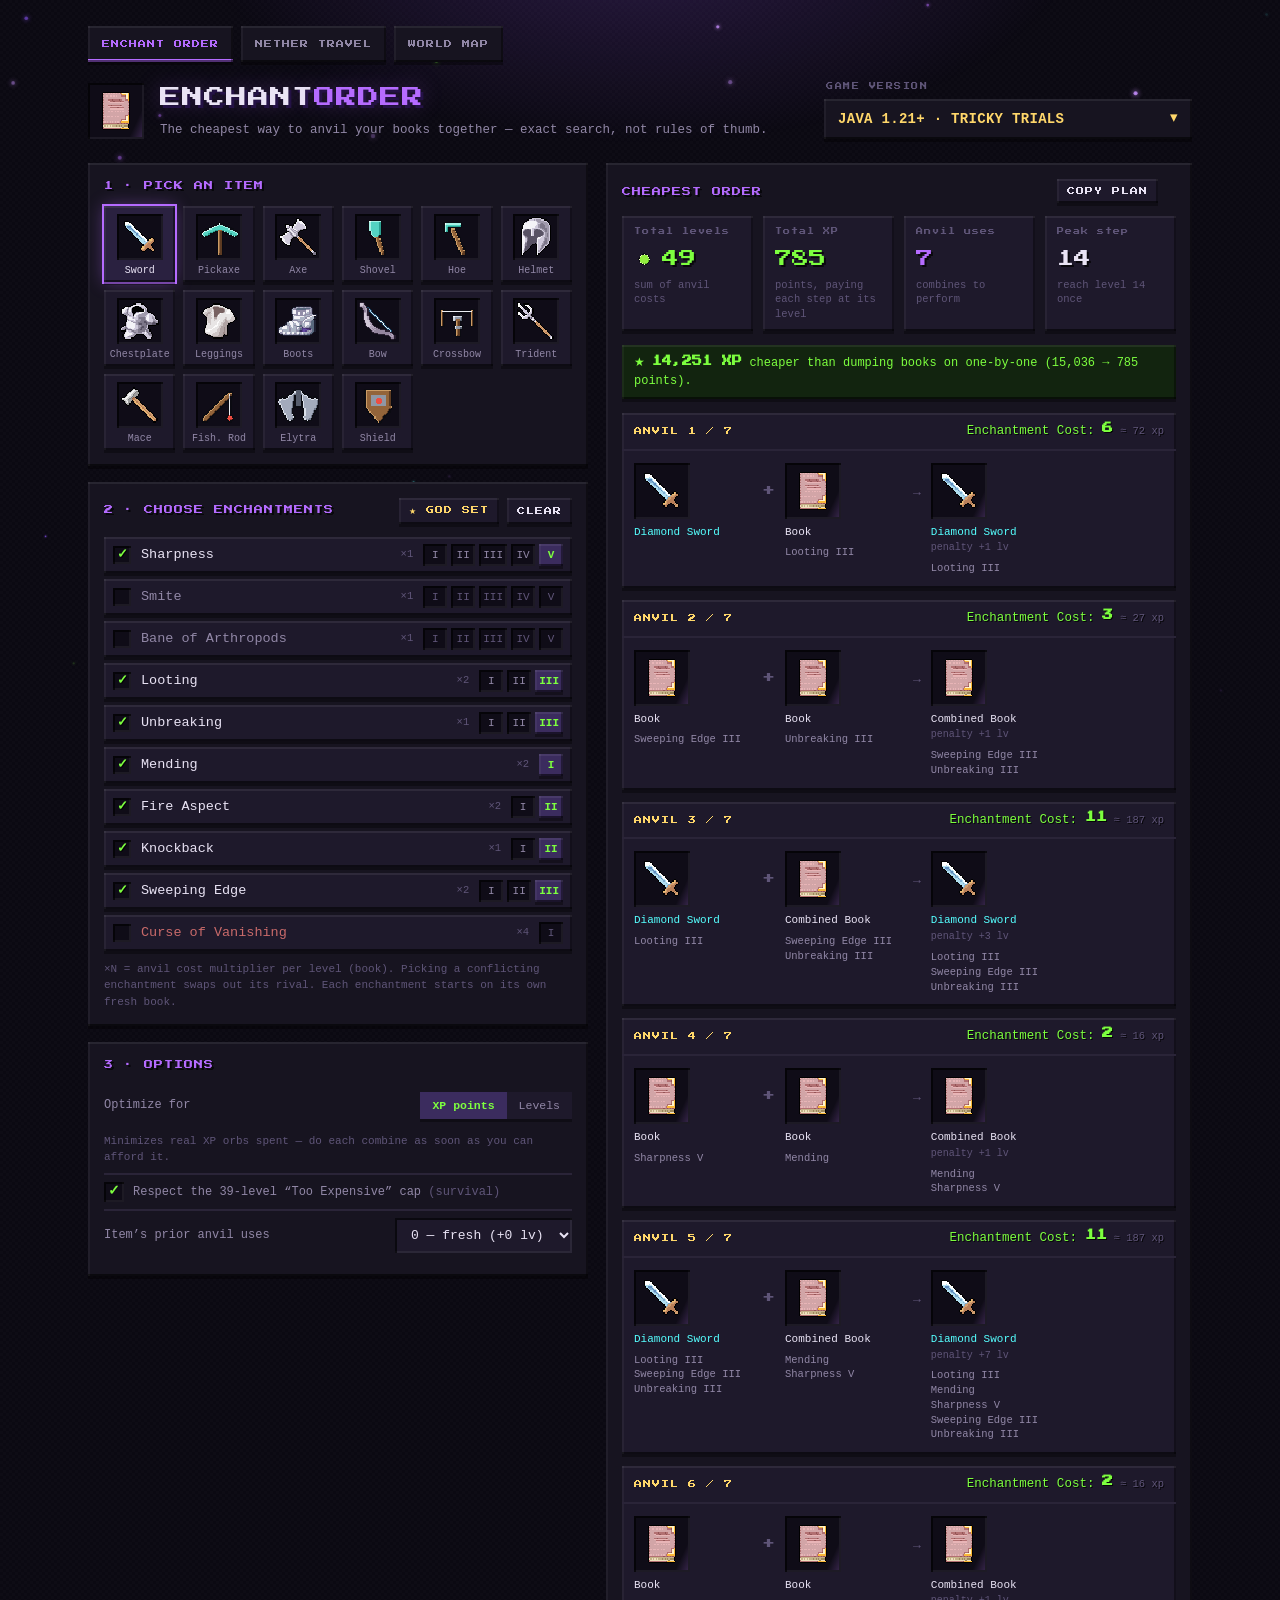
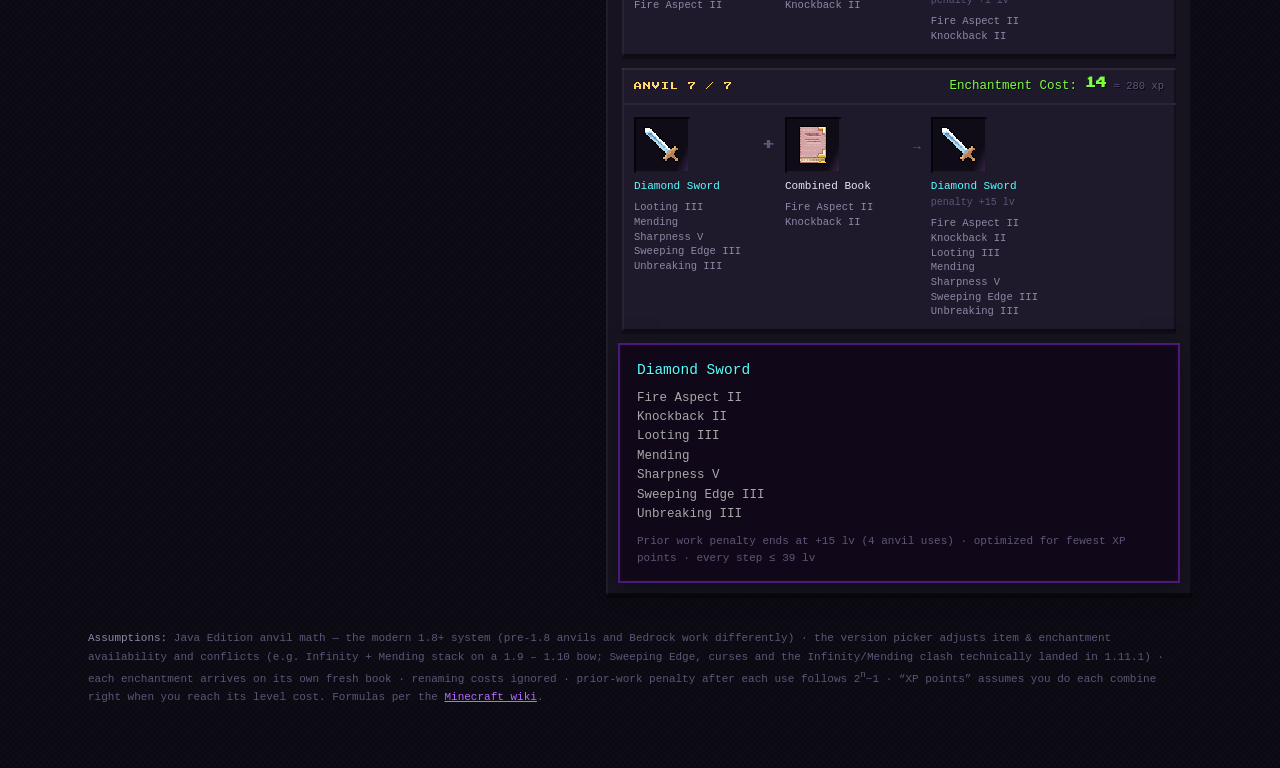
==== enchant.html @ 247d62e6 "Host all three tools in one shell for instant, state-preserving tabs index.html is now a lightweight" ====
<!DOCTYPE html>
<html lang="en">
<head>
<meta charset="utf-8">
<meta name="viewport" content="width=device-width, initial-scale=1">
<meta name="description" content="Minecraft anvil calculator — find the cheapest order to combine enchanted books onto your gear (Java 1.8 – 1.21+ mechanics).">
<title>Enchant Order — Minecraft Anvil Calculator</title>
<script>if(window.self!==window.top)document.documentElement.classList.add("embedded");</script>
<style>html.embedded .tabs{display:none!important}</style>
<style>
@font-face{font-family:'Press Start 2P';font-style:normal;font-weight:400;src:url([data-uri]) format('woff2');}
:root{
  color-scheme: dark;
  --void:#0b0912;
  --panel:#171420;
  --panel2:#1e192b;
  --slot:#0f0c17;
  --ink:#e9e3f4;
  --dim:#9187a6;
  --faint:#5f5578;
  --line:#2a2438;
  --glint:#b56bff;
  --glint-deep:#7d4ce0;
  --aqua:#55ffff;
  --xp:#7dff3f;
  --gold:#ffd76a;
  --red:#ff6a6a;
  --px:'Press Start 2P','Courier New',monospace;
  --mono:'Cascadia Mono','Consolas',ui-monospace,Menlo,monospace;
}
*{box-sizing:border-box;margin:0;padding:0}
html{background:var(--void)}
body{
  font-family:var(--mono); font-size:13.5px; line-height:1.5; color:var(--ink);
  background:
    conic-gradient(rgba(255,255,255,.012) 25%, transparent 0 50%, rgba(255,255,255,.012) 0 75%, transparent 0) 0 0/6px 6px,
    var(--void);
  min-height:100vh; overflow-x:hidden;
}
body::before{
  content:""; position:fixed; inset:0; pointer-events:none; z-index:0;
  background:radial-gradient(640px 320px at 50% -80px, rgba(139,79,222,.26), transparent 70%);
}
#particles{position:fixed; inset:0; width:100%; height:100%; pointer-events:none; z-index:0}
#runes{position:fixed; inset:0; overflow:hidden; pointer-events:none; z-index:0}
#runes span{
  position:absolute; bottom:-6vh; font-family:var(--mono); color:var(--glint);
  animation:runefloat linear infinite; opacity:0; will-change:transform,opacity;
  text-shadow:0 0 8px rgba(181,107,255,.8);
}
@keyframes runefloat{
  0%{transform:translateY(0) rotate(0deg); opacity:0}
  12%{opacity:var(--o,.13)}
  85%{opacity:var(--o,.13)}
  100%{transform:translateY(-108vh) rotate(var(--r,25deg)); opacity:0}
}
@media (prefers-reduced-motion: reduce){
  #runes{display:none}
  *,*::before,*::after{animation:none !important; transition:none !important}
}
.wrap{position:relative; z-index:1; max-width:1140px; margin:0 auto; padding:26px 18px 60px}

/* ---------- nav tabs ---------- */
.tabs{display:flex; gap:8px; margin-bottom:20px; flex-wrap:wrap}
.tab{font-family:var(--px); font-size:8px; letter-spacing:1px; text-decoration:none;
  color:var(--dim); background:var(--panel); box-shadow:var(--bev-out); padding:12px 14px}
.tab:hover{color:var(--ink); background:var(--panel2)}
.tab.on{color:var(--glint); box-shadow:var(--bev-out), inset 0 -3px 0 var(--glint)}
.tab:active{transform:translateY(1px)}
.tab:focus-visible{outline:2px dashed var(--glint); outline-offset:2px}

/* ---------- header ---------- */
header{display:flex; align-items:center; gap:16px; margin-bottom:24px; flex-wrap:wrap}
header .hslot{flex:none}
.h-title{font-family:var(--px); font-size:21px; color:var(--ink); letter-spacing:1px;
  text-shadow:3px 3px 0 #241245, 0 0 22px rgba(181,107,255,.35)}
.h-title .accent{color:var(--glint)}
.h-sub{color:var(--dim); font-size:12.5px; margin-top:7px}
.verwrap{margin-left:auto; align-self:flex-start; display:flex; flex-direction:column; gap:6px}
.verwrap .eyebrow{font-family:var(--px); font-size:7px; letter-spacing:1.5px; color:var(--faint);
  padding-left:2px}
.verpick{position:relative}
select.h-chip{font-family:var(--mono); font-size:14px; font-weight:bold; color:var(--gold);
  border:0; cursor:pointer; width:100%;
  padding:12px 40px 12px 14px; background:var(--panel); box-shadow:var(--bev-out);
  -webkit-appearance:none; appearance:none; letter-spacing:.3px}
select.h-chip:hover{color:#ffe9a0}
select.h-chip:focus-visible{outline:2px dashed var(--glint); outline-offset:2px}
select.h-chip option{background:#141019; color:var(--ink); font-weight:normal; padding:8px}
.verpick::after{content:"▾"; position:absolute; right:14px; top:50%; transform:translateY(-50%);
  color:var(--gold); pointer-events:none; font-size:15px}

/* ---------- pixel bevels ---------- */
:root{
  --bev-out: inset 0 2px 0 rgba(255,255,255,.07), inset 2px 0 0 rgba(255,255,255,.045),
             inset 0 -2px 0 rgba(0,0,0,.55), inset -2px 0 0 rgba(0,0,0,.4), 0 3px 0 rgba(0,0,0,.35);
  --bev-in:  inset 2px 2px 0 rgba(0,0,0,.65), inset -2px -2px 0 rgba(255,255,255,.06);
}
.panel{background:var(--panel); box-shadow:var(--bev-out); padding:16px; position:relative}
.panel + .panel{margin-top:16px}
.p-head{display:flex; align-items:baseline; gap:10px; margin-bottom:13px; flex-wrap:wrap}
.p-title{font-family:var(--px); font-size:9px; letter-spacing:1px; color:var(--glint);
  text-shadow:2px 2px 0 rgba(0,0,0,.7); text-transform:uppercase}
.p-note{color:var(--faint); font-size:11px}

/* ---------- layout ---------- */
main{display:grid; grid-template-columns:minmax(430px,500px) 1fr; gap:18px; align-items:start}
#right{position:sticky; top:16px}
@media (max-width:1020px){
  main{grid-template-columns:1fr}
  #right{position:static}
  .verwrap{margin-left:0}
}

/* ---------- slots & sprites ---------- */
.slot{
  width:56px; height:56px; background:var(--slot); box-shadow:var(--bev-in);
  display:flex; align-items:center; justify-content:center; position:relative; flex:none;
}
.slot .spr{image-rendering:pixelated}
.tex{image-rendering:pixelated; display:block; object-fit:contain}
.slot.glint::after{
  content:""; position:absolute; inset:2px; pointer-events:none; mix-blend-mode:screen;
  background:linear-gradient(115deg, transparent 32%, rgba(190,120,255,.42) 45%, rgba(120,200,255,.30) 55%, transparent 68%);
  background-size:260% 260%; animation:glintsweep 3.2s linear infinite;
}
@keyframes glintsweep{0%{background-position:120% 0}100%{background-position:-140% 0}}
@media (prefers-reduced-motion: reduce){.slot.glint::after{background:rgba(181,107,255,.12); animation:none}}

/* ---------- item grid ---------- */
#itemGrid{display:grid; grid-template-columns:repeat(auto-fill,minmax(66px,1fr)); gap:8px}
.itembtn{
  background:var(--panel2); border:0; box-shadow:var(--bev-out); cursor:pointer;
  padding:8px 4px 6px; display:flex; flex-direction:column; align-items:center; gap:5px;
  color:var(--dim); font-family:var(--mono); font-size:10px;
}
.itembtn .box{width:46px; height:46px; display:flex; align-items:center; justify-content:center;
  background:var(--slot); box-shadow:var(--bev-in)}
.itembtn:hover{color:var(--ink)}
.itembtn:active{transform:translateY(1px)}
.itembtn.on{color:var(--ink); background:#2a2140;
  box-shadow:var(--bev-out), 0 0 0 2px var(--glint), 0 0 16px rgba(181,107,255,.4)}
.itembtn:focus-visible{outline:2px dashed var(--glint); outline-offset:2px}

/* ---------- enchant list ---------- */
.tools{display:flex; gap:8px; margin-left:auto}
.pxbtn{
  font-family:var(--px); font-size:8px; color:var(--ink); background:var(--panel2);
  border:0; box-shadow:var(--bev-out); padding:8px 10px; cursor:pointer; letter-spacing:1px;
}
.pxbtn:hover{background:#2a2140}
.pxbtn:active{box-shadow:var(--bev-in); transform:translateY(1px)}
.pxbtn:focus-visible{outline:2px dashed var(--glint); outline-offset:2px}
.pxbtn.gold{color:var(--gold)}
#enchList{display:flex; flex-direction:column; gap:6px}
.ench{
  display:flex; align-items:center; gap:10px; padding:7px 9px; background:var(--panel2);
  box-shadow:var(--bev-out); cursor:pointer; user-select:none;
}
.ench:hover{background:#251d38}
.ench .tick{
  width:18px; height:18px; flex:none; background:var(--slot); box-shadow:var(--bev-in);
  display:flex; align-items:center; justify-content:center;
  color:var(--xp); font-weight:bold; font-size:13px;
}
.ench .tick::after{content:""}
.ench.on .tick::after{content:"✓"; text-shadow:1px 1px 0 rgba(0,0,0,.8)}
.ench .nm{color:var(--dim); flex:1 1 auto; min-width:0}
.ench.on .nm{color:var(--ink)}
.ench.curse .nm{color:#c96a6a}
.ench.on.curse .nm{color:var(--red)}
.ench .mult{color:var(--faint); font-size:10.5px; flex:none}
.lvls{display:flex; gap:4px; flex:none}
.lvl{
  min-width:24px; height:22px; border:0; background:var(--slot); box-shadow:var(--bev-in);
  color:var(--faint); font-family:var(--mono); font-size:11px; cursor:pointer; padding:0 4px;
}
.ench.on .lvl{color:var(--dim)}
.ench.on .lvl.sel{background:#3b2c5e; color:var(--xp); box-shadow:var(--bev-out); font-weight:bold}
.lvl:focus-visible{outline:2px dashed var(--glint); outline-offset:1px}
.ench.flash{animation:flashout .55s ease}
@keyframes flashout{0%{background:#4b2a2a}100%{background:var(--panel2)}}

/* ---------- options ---------- */
.optrow{display:flex; align-items:center; gap:12px; flex-wrap:wrap; padding:7px 0}
.optrow + .optrow{border-top:2px solid var(--line)}
.optlabel{color:var(--dim); font-size:12px; flex:1 1 160px}
.seg{display:flex; gap:0; box-shadow:var(--bev-out)}
.seg button{
  border:0; background:var(--panel2); color:var(--dim); font-family:var(--mono); font-size:11.5px;
  padding:7px 12px; cursor:pointer;
}
.seg button.on{background:#3b2c5e; color:var(--xp); font-weight:bold}
.seg button:focus-visible{outline:2px dashed var(--glint); outline-offset:-2px}
.checkbox{display:flex; align-items:center; gap:9px; cursor:pointer}
.checkbox .box{width:20px; height:20px; background:var(--slot); box-shadow:var(--bev-in);
  display:flex; align-items:center; justify-content:center; color:var(--xp); font-weight:bold}
select{
  background:var(--panel2); color:var(--ink); border:0; box-shadow:var(--bev-in);
  font-family:var(--mono); font-size:13px; padding:9px 12px; cursor:pointer;
}
select option{background:#141019; color:var(--ink)}
.opthint{width:100%; color:var(--faint); font-size:11px; margin-top:2px}

/* ---------- results ---------- */
#results .empty{
  display:flex; flex-direction:column; align-items:center; gap:16px; padding:44px 20px; text-align:center;
  color:var(--dim);
}
.tiles{display:grid; grid-template-columns:repeat(auto-fit,minmax(118px,1fr)); gap:10px; margin-bottom:14px}
.tile{background:var(--panel2); box-shadow:var(--bev-out); padding:11px 12px 10px}
.tile .t-label{font-family:var(--px); font-size:7px; letter-spacing:1px; color:var(--faint); margin-bottom:8px}
.tile .t-num{font-family:var(--px); font-size:17px; color:var(--ink); text-shadow:2px 2px 0 rgba(0,0,0,.7);
  display:flex; align-items:center; gap:8px; font-variant-numeric:tabular-nums}
.tile .t-num.green{color:var(--xp)}
.tile .t-num.purple{color:var(--glint)}
.tile .t-sub{color:var(--faint); font-size:10.5px; margin-top:7px; line-height:1.35}
.savings{
  margin:0 0 14px; padding:9px 12px; background:#12240f; box-shadow:var(--bev-out);
  color:var(--xp); font-size:12px;
}
.savings b{font-family:var(--px); font-size:10px}
.warncard{
  margin:0 0 14px; padding:12px 14px; background:#2c1113; box-shadow:var(--bev-out), 0 0 0 2px #7a2a2a;
  color:#ffb3b3; font-size:12.5px; line-height:1.55;
}
.warncard .wt{font-family:var(--px); font-size:9px; color:var(--red); margin-bottom:8px}

.step{background:var(--panel2); box-shadow:var(--bev-out); margin-bottom:12px}
.step-head{display:flex; align-items:center; gap:10px; padding:8px 12px; border-bottom:2px solid var(--line)}
.step-no{font-family:var(--px); font-size:8px; color:var(--gold); letter-spacing:1px}
.step-cost{margin-left:auto; color:var(--xp); font-size:12.5px; text-shadow:1px 1px 0 rgba(0,0,0,.8)}
.step-cost b{font-family:var(--px); font-size:11px}
.step-cost .xpeq{color:var(--faint); font-size:10.5px; margin-left:7px}
.combo{display:flex; align-items:flex-start; gap:10px; padding:12px; flex-wrap:wrap}
.cell{display:flex; flex-direction:column; gap:6px; width:118px}
.cell .nm{font-size:11px; color:var(--ink); line-height:1.35; overflow-wrap:break-word}
.cell .nm .t{color:var(--aqua)}
.cell .enchline{display:block; color:var(--dim); font-size:10.5px; line-height:1.4}
.cell .enchline.curse{color:var(--red)}
.cell .more{color:var(--faint); font-size:10px}
.op{font-family:var(--px); font-size:13px; color:var(--faint); padding-top:18px; flex:none}
.pwp{display:inline-block; margin-top:2px; font-size:10px; color:var(--faint)}

.tt{
  margin-top:16px; background:rgba(16,8,24,.96); padding:13px 15px;
  box-shadow:0 0 0 2px #17061f, 0 0 0 4px #4a1a78, 0 6px 24px rgba(0,0,0,.55);
}
.tt .tt-name{color:var(--aqua); font-size:14.5px; margin-bottom:7px; text-shadow:1px 1px 0 rgba(0,0,0,.8)}
.tt .tt-e{color:#a8a8a8; font-size:12.5px; line-height:1.55}
.tt .tt-e.curse{color:var(--red)}
.tt .tt-meta{color:var(--faint); font-size:11px; margin-top:9px; line-height:1.5}
.res-head{display:flex; align-items:center; gap:10px; margin-bottom:13px}
.res-head .p-title{font-size:9px}
#copyBtn{margin-left:auto}
.copied{color:var(--xp); font-size:11px; margin-left:8px}

footer{margin-top:34px; color:var(--faint); font-size:11px; line-height:1.7}
footer b{color:var(--dim); font-weight:normal}
a{color:var(--glint)}
</style>
</head>
<body>
<canvas id="particles" aria-hidden="true"></canvas>
<div id="runes" aria-hidden="true"></div>
<div class="wrap">

<nav class="tabs" aria-label="Tools">
  <a class="tab on" href="index.html" aria-current="page">ENCHANT ORDER</a>
  <a class="tab" href="nether.html">NETHER TRAVEL</a>
  <a class="tab" href="worldmap.html">WORLD MAP</a>
</nav>

<header>
  <div class="slot glint hslot" id="headSlot"></div>
  <div>
    <div class="h-title">ENCHANT<span class="accent">ORDER</span></div>
    <div class="h-sub">The cheapest way to anvil your books together — exact search, not rules of thumb.</div>
  </div>
  <span class="verwrap">
    <span class="eyebrow">GAME VERSION</span>
    <span class="verpick"><select id="verSel" class="h-chip" aria-label="Minecraft version"
      title="Adjusts which items, enchantments and conflicts exist. Anvil math itself is identical from 1.8 onward."></select></span>
  </span>
</header>

<main>
  <section id="left">
    <div class="panel">
      <div class="p-head">
        <span class="p-title">1 · Pick an item</span>
      </div>
      <div id="itemGrid"></div>
    </div>

    <div class="panel">
      <div class="p-head">
        <span class="p-title">2 · Choose enchantments</span>
        <div class="tools">
          <button class="pxbtn gold" id="presetBtn" title="Select the classic max loadout for this item">★ GOD SET</button>
          <button class="pxbtn" id="clearBtn">CLEAR</button>
        </div>
      </div>
      <div id="enchList"></div>
      <div class="p-note" style="margin-top:10px">×N = anvil cost multiplier per level (book). Picking a conflicting enchantment swaps out its rival. Each enchantment starts on its own fresh book.</div>
    </div>

    <div class="panel">
      <div class="p-head"><span class="p-title">3 · Options</span></div>
      <div class="optrow">
        <span class="optlabel">Optimize for</span>
        <div class="seg" role="group" aria-label="Optimization metric">
          <button id="metXp">XP points</button><button id="metLv">Levels</button>
        </div>
        <div class="opthint" id="metHint"></div>
      </div>
      <div class="optrow">
        <label class="checkbox" id="capBox">
          <span class="box" id="capTick">✓</span>
          <span class="optlabel" style="flex:none">Respect the 39-level “Too Expensive” cap <span style="color:var(--faint)">(survival)</span></span>
        </label>
      </div>
      <div class="optrow">
        <span class="optlabel">Item’s prior anvil uses</span>
        <select id="priorSel" aria-label="Prior anvil uses on the item">
          <option value="0">0 — fresh (+0 lv)</option>
          <option value="1">1 (+1 lv)</option>
          <option value="2">2 (+3 lv)</option>
          <option value="3">3 (+7 lv)</option>
          <option value="4">4 (+15 lv)</option>
          <option value="5">5 (+31 lv)</option>
          <option value="6">6 (+63 lv)</option>
        </select>
      </div>
    </div>
  </section>

  <section id="right">
    <div class="panel" id="results"></div>
  </section>
</main>

<footer>
  <b>Assumptions:</b> Java Edition anvil math — the modern 1.8+ system (pre-1.8 anvils and Bedrock work differently) · the version picker adjusts item &amp; enchantment availability and conflicts (e.g. Infinity + Mending stack on a 1.9 – 1.10 bow; Sweeping Edge, curses and the Infinity/Mending clash technically landed in 1.11.1) · each enchantment arrives on its own fresh book · renaming costs ignored ·
  prior-work penalty after each use follows 2<sup>n</sup>−1 · “XP points” assumes you do each combine right when you reach its level cost.
  Formulas per the <a href="https://minecraft.wiki/w/Anvil_mechanics" target="_blank" rel="noopener">Minecraft wiki</a>.
</footer>

</div>
<script>
"use strict";
/* ============================== DATA ============================== */
const ROMAN = ["","I","II","III","IV","V","VI"];
const E = {
  protection:            {n:"Protection",            max:4, m:1},
  fire_protection:       {n:"Fire Protection",       max:4, m:1},
  blast_protection:      {n:"Blast Protection",      max:4, m:2},
  projectile_protection: {n:"Projectile Protection", max:4, m:1},
  feather_falling:       {n:"Feather Falling",       max:4, m:1},
  respiration:           {n:"Respiration",           max:3, m:2},
  aqua_affinity:         {n:"Aqua Affinity",         max:1, m:2},
  thorns:                {n:"Thorns",                max:3, m:4},
  depth_strider:         {n:"Depth Strider",         max:3, m:2},
  frost_walker:          {n:"Frost Walker",          max:2, m:2},
  soul_speed:            {n:"Soul Speed",            max:3, m:4},
  swift_sneak:           {n:"Swift Sneak",           max:3, m:4},
  sharpness:             {n:"Sharpness",             max:5, m:1},
  smite:                 {n:"Smite",                 max:5, m:1},
  bane_of_arthropods:    {n:"Bane of Arthropods",    max:5, m:1},
  knockback:             {n:"Knockback",             max:2, m:1},
  fire_aspect:           {n:"Fire Aspect",           max:2, m:2},
  looting:               {n:"Looting",               max:3, m:2},
  sweeping_edge:         {n:"Sweeping Edge",         max:3, m:2},
  efficiency:            {n:"Efficiency",            max:5, m:1},
  silk_touch:            {n:"Silk Touch",            max:1, m:4},
  unbreaking:            {n:"Unbreaking",            max:3, m:1},
  fortune:               {n:"Fortune",               max:3, m:2},
  power:                 {n:"Power",                 max:5, m:1},
  punch:                 {n:"Punch",                 max:2, m:2},
  flame:                 {n:"Flame",                 max:1, m:2},
  infinity:              {n:"Infinity",              max:1, m:4},
  luck_of_the_sea:       {n:"Luck of the Sea",       max:3, m:2},
  lure:                  {n:"Lure",                  max:3, m:2},
  loyalty:               {n:"Loyalty",               max:3, m:1},
  impaling:              {n:"Impaling",              max:5, m:2},
  riptide:               {n:"Riptide",               max:3, m:2},
  channeling:            {n:"Channeling",            max:1, m:4},
  multishot:             {n:"Multishot",             max:1, m:2},
  piercing:              {n:"Piercing",              max:4, m:1},
  quick_charge:          {n:"Quick Charge",          max:3, m:1},
  density:               {n:"Density",               max:5, m:1},
  breach:                {n:"Breach",                max:4, m:2},
  wind_burst:            {n:"Wind Burst",            max:3, m:2},
  mending:               {n:"Mending",               max:1, m:2},
  curse_of_binding:      {n:"Curse of Binding",      max:1, m:4, curse:true},
  curse_of_vanishing:    {n:"Curse of Vanishing",    max:1, m:4, curse:true},
};
/* ---- version gating ---- */
const VERSIONS = [
  {id:21, label:"JAVA 1.21+ · TRICKY TRIALS"},
  {id:19, label:"JAVA 1.19 - 1.20 · WILD UPDATE"},
  {id:16, label:"JAVA 1.16 - 1.18 · NETHER UPDATE"},
  {id:14, label:"JAVA 1.14 - 1.15 · VILLAGE &amp; PILLAGE"},
  {id:13, label:"JAVA 1.13 · UPDATE AQUATIC"},
  {id:11, label:"JAVA 1.11 - 1.12 · EXPLORATION"},
  {id:9,  label:"JAVA 1.9 - 1.10 · COMBAT UPDATE"},
  {id:8,  label:"JAVA 1.8 · BOUNTIFUL UPDATE"},
];
/* first version tier each enchantment exists in (default 8 = 1.8 or earlier) */
const ENCH_SINCE = {
  mending:9, frost_walker:9,
  curse_of_binding:11, curse_of_vanishing:11, sweeping_edge:11,   /* 1.11.1 */
  impaling:13, riptide:13, loyalty:13, channeling:13,
  multishot:14, piercing:14, quick_charge:14,
  soul_speed:16, swift_sneak:19,
  density:21, breach:21, wind_burst:21,
};
const ITEM_SINCE = { shield:9, elytra:9, trident:13, crossbow:14, mace:21 };
/* per-item exceptions: hoes only became enchantable mining tools in 1.16.2 */
const ITEM_ENCH_SINCE = { hoe: { efficiency:16, fortune:16, silk_touch:16 } };

function enchAvail(itemId, k, v){
  if ((ENCH_SINCE[k] || 8) > v) return false;
  const ex = ITEM_ENCH_SINCE[itemId];
  return !(ex && (ex[k] || 8) > v);
}
function availItems(v){ return ITEMS.filter(i => (ITEM_SINCE[i.id] || 8) <= v); }
function availEnch(item, v){ return item.ench.filter(k => enchAvail(item.id, k, v)); }

/* mutually exclusive sets (pairwise within each list) — version aware:
   Infinity/Mending only conflict from 1.11.1 onward. (The four Protections
   were stackable only during 1.14 - 1.14.2 — too narrow to model as a tier,
   so they stay exclusive everywhere.) */
let CONFLICTS = {};
function conflictsFor(v){
  const sets = [
    ["protection","fire_protection","blast_protection","projectile_protection"],
    ["sharpness","smite","bane_of_arthropods","density","breach"],
    ["silk_touch","fortune"],
    ["depth_strider","frost_walker"],
    ["riptide","loyalty"],
    ["riptide","channeling"],
    ["multishot","piercing"],
  ];
  if (v >= 11) sets.push(["infinity","mending"]);
  const map = {};
  for (const set of sets) for (const a of set){
    map[a] = map[a] || new Set();
    for (const b of set) if (b !== a) map[a].add(b);
  }
  return map;
}
/* enchant order = god-set priority (curses always skipped by preset) */
const ITEMS = [
  {id:"sword",       n:"Sword",       tip:"Diamond Sword",       ench:["sharpness","smite","bane_of_arthropods","looting","unbreaking","mending","fire_aspect","knockback","sweeping_edge","curse_of_vanishing"]},
  {id:"pickaxe",     n:"Pickaxe",     tip:"Diamond Pickaxe",     ench:["efficiency","fortune","silk_touch","unbreaking","mending","curse_of_vanishing"]},
  {id:"axe",         n:"Axe",         tip:"Diamond Axe",         ench:["efficiency","sharpness","smite","bane_of_arthropods","fortune","silk_touch","unbreaking","mending","curse_of_vanishing"]},
  {id:"shovel",      n:"Shovel",      tip:"Diamond Shovel",      ench:["efficiency","silk_touch","fortune","unbreaking","mending","curse_of_vanishing"]},
  {id:"hoe",         n:"Hoe",         tip:"Diamond Hoe",         ench:["efficiency","fortune","silk_touch","unbreaking","mending","curse_of_vanishing"]},
  {id:"helmet",      n:"Helmet",      tip:"Diamond Helmet",      ench:["protection","fire_protection","blast_protection","projectile_protection","respiration","aqua_affinity","thorns","unbreaking","mending","curse_of_binding","curse_of_vanishing"]},
  {id:"chestplate",  n:"Chestplate",  tip:"Diamond Chestplate",  ench:["protection","fire_protection","blast_protection","projectile_protection","thorns","unbreaking","mending","curse_of_binding","curse_of_vanishing"]},
  {id:"leggings",    n:"Leggings",    tip:"Diamond Leggings",    ench:["protection","fire_protection","blast_protection","projectile_protection","swift_sneak","thorns","unbreaking","mending","curse_of_binding","curse_of_vanishing"]},
  {id:"boots",       n:"Boots",       tip:"Diamond Boots",       ench:["protection","fire_protection","blast_protection","projectile_protection","feather_falling","depth_strider","frost_walker","soul_speed","thorns","unbreaking","mending","curse_of_binding","curse_of_vanishing"]},
  {id:"bow",         n:"Bow",         tip:"Bow",                 ench:["power","punch","flame","unbreaking","mending","infinity","curse_of_vanishing"]},
  {id:"crossbow",    n:"Crossbow",    tip:"Crossbow",            ench:["quick_charge","piercing","multishot","unbreaking","mending","curse_of_vanishing"]},
  {id:"trident",     n:"Trident",     tip:"Trident",             ench:["impaling","loyalty","channeling","riptide","unbreaking","mending","curse_of_vanishing"]},
  {id:"mace",        n:"Mace",        tip:"Mace",                ench:["density","breach","smite","bane_of_arthropods","wind_burst","fire_aspect","unbreaking","mending","curse_of_vanishing"]},
  {id:"fishing_rod", n:"Fish. Rod",   tip:"Fishing Rod",         ench:["luck_of_the_sea","lure","unbreaking","mending","curse_of_vanishing"]},
  {id:"elytra",      n:"Elytra",      tip:"Elytra",              ench:["unbreaking","mending","curse_of_binding","curse_of_vanishing"]},
  {id:"shield",      n:"Shield",      tip:"Shield",              ench:["unbreaking","mending","curse_of_vanishing"]},
];

/* ============================== SPRITES ============================== */
const PAL = {
  X:"#0b0b12",                                        // outline
  D:"#ecfffb", C:"#a6f2e6", c:"#54d3c2", e:"#2ba192", // diamond hi/lt/mid/shadow
  W:"#cb9c66", w:"#93643a", v:"#5d3b22",              // wood handle
  I:"#f5f8fd", i:"#cfd6e1", j:"#8f97a5", J:"#59616f", // iron / steel
  O:"#ffe79a", o:"#eeb63f", y:"#a9761d",              // gold
  s:"#eceef4", S:"#a9aebd",                           // string / bowstring
  G:"#ecffbe", g:"#93ec3f", h:"#57b81e",              // xp orb greens
  T:"#b8f6e2", t:"#43c2a0", u:"#217e6a",              // trident teal
  P:"#7250c8", p:"#482e88", b:"#301c5f", q:"#cda6ff", // book cover + rune
  n:"#f4ead0", N:"#d9ca9c",                           // book pages
  m:"#dbe0ea", M:"#a3aabc", l:"#6f7688", k:"#565c6c", // elytra membrane
  r:"#ec4d42", R:"#b02b22",                           // red accents
};

/* ============================================================
   Procedural icon generator — original 32x32 pixel art in the
   Minecraft style. Each item is drawn from primitives in flat
   "material" colors, then a light-from-top-left shading pass adds
   highlight/shadow tiers and an outline pass rims every shape.
   ============================================================ */
const ICON = (function(){
  const N = 32;
  const grid = () => Array.from({length:N}, () => new Array(N).fill("."));
  const inb = (x,y) => x>=0 && x<N && y>=0 && y<N;
  const put = (G,x,y,c) => { x=Math.round(x); y=Math.round(y); if(inb(x,y)) G[y][x]=c; };
  const rect = (G,x,y,w,h,c) => { for(let j=0;j<h;j++) for(let i=0;i<w;i++) put(G,x+i,y+j,c); };
  const disc = (G,cx,cy,r,c) => { const r2=r*r;
    for(let y=Math.floor(cy-r); y<=Math.ceil(cy+r); y++)
      for(let x=Math.floor(cx-r); x<=Math.ceil(cx+r); x++){
        const dx=x-cx, dy=y-cy; if(dx*dx+dy*dy<=r2) put(G,x,y,c);
      } };
  const line = (G,x0,y0,x1,y1,r,c) => {
    const st = Math.ceil(Math.max(Math.abs(x1-x0), Math.abs(y1-y0)))*2 + 1;
    for(let s=0;s<=st;s++){ const t=s/st; disc(G, x0+(x1-x0)*t, y0+(y1-y0)*t, r, c); } };
  const tri = (G,ax,ay,bx,by,cx,cy,c) => {
    const e=(px,py,x1,y1,x2,y2)=>(px-x1)*(y2-y1)-(py-y1)*(x2-x1);
    const mnY=Math.floor(Math.min(ay,by,cy)), mxY=Math.ceil(Math.max(ay,by,cy));
    const mnX=Math.floor(Math.min(ax,bx,cx)), mxX=Math.ceil(Math.max(ax,bx,cx));
    for(let y=mnY;y<=mxY;y++) for(let x=mnX;x<=mxX;x++){
      const d1=e(x+.5,y+.5,ax,ay,bx,by), d2=e(x+.5,y+.5,bx,by,cx,cy), d3=e(x+.5,y+.5,cx,cy,ax,ay);
      if(!((d1<0||d2<0||d3<0) && (d1>0||d2>0||d3>0))) put(G,x,y,c);
    } };
  const TIER = {
    c:{lt:"C",dk:"e",hl:"D"}, w:{lt:"W",dk:"v",hl:"W"}, j:{lt:"i",dk:"J",hl:"I"},
    g:{lt:"G",dk:"h",hl:"G"}, t:{lt:"T",dk:"u",hl:"T"}, p:{lt:"P",dk:"b",hl:"P"},
    M:{lt:"m",dk:"l",hl:"m"}, o:{lt:"O",dk:"y",hl:"O"}, s:{lt:"s",dk:"S",hl:"s"},
    r:{lt:"r",dk:"R",hl:"r"}, n:{lt:"n",dk:"N",hl:"n"}
  };
  const shade = (G) => {
    const B = G.map(r=>r.slice());
    const emp = (x,y) => !inb(x,y) || B[y][x]===".";
    for(let y=0;y<N;y++) for(let x=0;x<N;x++){
      const t = TIER[B[y][x]]; if(!t) continue;
      const up=emp(x,y-1), lf=emp(x-1,y), dn=emp(x,y+1), rt=emp(x+1,y);
      if(up&&lf) G[y][x]=t.hl; else if(up||lf) G[y][x]=t.lt; else if(dn||rt) G[y][x]=t.dk;
    } };
  const outline = (G) => {
    const B = G.map(r=>r.slice());
    const fl = (x,y) => inb(x,y) && B[y][x]!==".";
    for(let y=0;y<N;y++) for(let x=0;x<N;x++){
      if(B[y][x]!==".") continue;
      if(fl(x-1,y)||fl(x+1,y)||fl(x,y-1)||fl(x,y+1)||fl(x-1,y-1)||fl(x+1,y-1)||fl(x-1,y+1)||fl(x+1,y+1)) G[y][x]="X";
    } };
  const DRAW = {
    sword(G){ line(G,7,27,13,20,1.8,"w"); disc(G,6.5,27,1.8,"w");
      line(G,9,17,14,23,1.3,"o"); line(G,13,20,27,5,2.4,"c"); },
    pickaxe(G){ line(G,16,10,16,28,1.6,"w"); line(G,4,13,16,7,2.1,"c"); line(G,28,13,16,7,2.1,"c"); },
    axe(G){ line(G,19,28,12,11,1.8,"w"); tri(G,14,4,4,11,14,18,"c"); rect(G,12,7,4,11,"c"); },
    shovel(G){ line(G,19,28,13,11,1.8,"w"); rect(G,9,3,9,8,"c"); disc(G,13.5,11,4.4,"c"); },
    hoe(G){ line(G,20,28,12,10,1.8,"w"); rect(G,6,5,13,3,"c"); rect(G,6,8,3,4,"c"); },
    bow(G){ rect(G,8,4,1,24,"s"); line(G,9,4,21,10,1.9,"w"); line(G,21,10,23,16,1.9,"w");
      line(G,23,16,21,22,1.9,"w"); line(G,21,22,9,28,1.9,"w"); },
    crossbow(G){ rect(G,3,7,2,13,"w"); rect(G,27,7,2,13,"w"); rect(G,4,8,24,1,"s");
      rect(G,13,12,7,4,"j"); line(G,16,15,16,26,1.5,"w"); rect(G,14,20,6,2,"j"); },
    trident(G){ line(G,16,29,16,11,1.5,"t"); rect(G,8,10,16,2,"t");
      rect(G,8,3,2,8,"t"); rect(G,15,3,2,8,"t"); rect(G,22,3,2,8,"t"); },
    mace(G){ line(G,16,29,16,13,1.6,"w"); disc(G,16,9,6.5,"j"); rect(G,10,9,12,4,"j"); },
    fishing_rod(G){ line(G,4,27,24,7,1.5,"w"); rect(G,24,7,1,18,"s"); disc(G,24,26,2,"r"); },
    shield(G){ rect(G,6,4,20,13,"w");
      for(let y=17;y<=29;y++){ const hw=Math.round(10*(29-y)/12); rect(G,16-hw,y,2*hw+1,1,"w"); }
      rect(G,10,8,12,9,"j"); disc(G,16,12,2.5,"r"); },
    elytra(G){ rect(G,14,4,4,13,"k"); tri(G,14,5,3,13,10,26,"M"); line(G,3,13,9,25,3,"M");
      tri(G,18,5,29,13,22,26,"M"); line(G,29,13,23,25,3,"M"); },
    helmet(G){ disc(G,16,13,9,"c"); rect(G,7,13,18,6,"c"); rect(G,10,14,5,6,"."); rect(G,17,14,5,6,"."); },
    chestplate(G){ rect(G,8,8,16,17,"c"); rect(G,4,8,6,6,"c"); rect(G,22,8,6,6,"c"); rect(G,13,6,6,3,"."); },
    leggings(G){ rect(G,8,6,16,6,"c"); rect(G,8,12,6,14,"c"); rect(G,18,12,6,14,"c"); },
    boots(G){ rect(G,5,10,7,10,"c"); rect(G,3,17,3,4,"c"); rect(G,20,10,7,10,"c"); rect(G,26,17,3,4,"c"); },
    book(G){ rect(G,7,5,18,22,"p"); rect(G,10,7,13,18,"n"); rect(G,7,5,3,22,"p"); rect(G,9,14,14,2,"o");
      put(G,13,10,"q"); put(G,18,12,"q"); put(G,13,19,"q"); put(G,19,21,"q"); put(G,16,23,"q"); },
    orb(G){ disc(G,16,16,8,"g"); },
    anvil(G){ rect(G,7,6,18,4,"j"); rect(G,11,10,10,3,"j"); rect(G,13,13,6,4,"j"); rect(G,9,17,14,3,"j"); rect(G,8,20,16,4,"j"); }
  };
  const out = {};
  for(const k in DRAW){ const G = grid(); DRAW[k](G); shade(G); outline(G); out[k] = G.map(r=>r.join("")); }
  return out;
})();
const SPRITES = ICON;
function spriteSVG(name, size){
  const g = SPRITES[name]; if (!g) return "";
  const H = g.length, Wd = g[0].length;
  let rects = "";
  for (let y = 0; y < H; y++){
    const row = g[y] || ""; let x = 0;
    while (x < Wd){
      const ch = row[x];
      if (!ch || ch === "."){ x++; continue; }
      let x2 = x + 1;
      while (x2 < Wd && row[x2] === ch) x2++;
      rects += '<rect x="'+x+'" y="'+y+'" width="'+(x2-x)+'" height="1" fill="'+(PAL[ch]||"#f0f")+'"/>';
      x = x2;
    }
  }
  return '<svg class="spr" viewBox="0 0 '+Wd+' '+H+'" width="'+size+'" height="'+size+'" shape-rendering="crispEdges" aria-hidden="true">'+rects+'</svg>';
}

/* CC0 item icons (assets/cc0-icons/, committed & public-domain). Items with a
   matching icon file use it; everything else silently falls back to the
   generated pixel-art icon above, so the grid always renders. Filenames match
   item ids. See assets/cc0-icons/README.txt for the source and license. */
const TEX_BASE = "assets/cc0-icons/";
const TEX = {
  sword:"sword", axe:"axe", mace:"mace", bow:"bow", trident:"trident",
  book:"book", helmet:"helmet", chestplate:"chestplate", leggings:"leggings", boots:"boots"
};
function iconHTML(name, size){
  const svg = spriteSVG(name, size);
  const tex = TEX[name];
  if (!tex) return svg;
  const px = size + "px";
  return '<img class="tex" src="'+TEX_BASE+tex+'.png" width="'+size+'" height="'+size+'"'+
    ' alt="" style="width:'+px+';height:'+px+'"'+
    ' onerror="this.style.display=\'none\';this.nextElementSibling.style.display=\'\'">'+
    '<span class="texfb" style="display:none">'+svg+'</span>';
}

/* ============================== SOLVER ============================== */
const xpPoints = l => l <= 0 ? 0 : l <= 16 ? l*l + 6*l : l <= 31 ? 2.5*l*l - 40.5*l + 360 : 4.5*l*l - 162.5*l + 2220;
const pen = u => Math.pow(2, u) - 1;

/* Exact minimum over every possible merge tree.
   books: [{value}] (value = level × book multiplier, paid every time that
   book's subtree is the sacrifice). DP over subsets keeping a Pareto
   frontier of (anvil-uses, cost) — fewer uses can never hurt later, so
   the frontier is exact. */
function solve(books, opts){
  const n = books.length;
  if (!n) return null;
  const full = (1 << n) - 1;
  const useXP = opts.metric === "xp";
  const capLv = opts.cap ? 39 : Infinity;
  const met = lv => useXP ? xpPoints(lv) : lv;

  const val = new Array(1 << n).fill(0);
  for (let m = 1; m <= full; m++){
    const lb = m & -m;
    val[m] = val[m ^ lb] + books[31 - Math.clz32(lb)].value;
  }
  function pareto(list){
    list.sort((a, b) => a.u - b.u || a.cost - b.cost);
    const keep = []; let best = Infinity;
    for (const e of list){ if (e.cost < best - 1e-9){ keep.push(e); best = e.cost; } }
    return keep;
  }
  /* book-only subtrees */
  const bdp = new Array(1 << n);
  function combine(out, T, tm, S, sm){
    for (const t of T) for (const s of S){
      const lv = pen(t.u) + pen(s.u) + val[sm];
      if (lv > capLv) continue;
      out.push({ u: Math.max(t.u, s.u) + 1, cost: t.cost + s.cost + met(lv), lv,
                 via: { tm, tu: t.u, sm, su: s.u } });
    }
  }
  for (let m = 1; m <= full; m++){
    if ((m & (m - 1)) === 0){ bdp[m] = [{ u: 0, cost: 0, lv: 0, via: null }]; continue; }
    const out = [];
    for (let a = (m - 1) & m; a > 0; a = (a - 1) & m){
      const b = m ^ a;
      if (a < b) continue;              /* each unordered split once */
      combine(out, bdp[a], a, bdp[b], b);
      combine(out, bdp[b], b, bdp[a], a);
    }
    bdp[m] = pareto(out);
  }
  /* item + subset (item is always the target) */
  const idp = new Array(1 << n);
  idp[0] = [{ u: opts.prior || 0, cost: 0, lv: 0, via: null }];
  for (let m = 1; m <= full; m++){
    const out = [];
    for (let s = m; s > 0; s = (s - 1) & m){
      const r = m ^ s;
      for (const t of idp[r]) for (const b of bdp[s]){
        const lv = pen(t.u) + pen(b.u) + val[s];
        if (lv > capLv) continue;
        out.push({ u: Math.max(t.u, b.u) + 1, cost: t.cost + b.cost + met(lv), lv,
                   via: { im: r, iu: t.u, sm: s, su: b.u } });
      }
    }
    idp[m] = pareto(out);
  }
  const finals = idp[full];
  if (!finals.length) return { infeasible: true };
  let best = finals[0];
  for (const f of finals) if (f.cost < best.cost) best = f;

  const steps = [];
  const find = (arr, u) => arr.find(e => e.u === u);
  function emitB(m, u){
    const e = find(bdp[m], u);
    if (!e.via) return;
    emitB(e.via.tm, e.via.tu);
    emitB(e.via.sm, e.via.su);
    steps.push({ kind:"book", tgtMask:e.via.tm, sacMask:e.via.sm, resMask:m, lv:e.lv, resU:e.u });
  }
  function emitI(m, u){
    const e = find(idp[m], u);
    if (!e.via) return;
    emitI(e.via.im, e.via.iu);
    emitB(e.via.sm, e.via.su);
    steps.push({ kind:"item", tgtMask:e.via.im, sacMask:e.via.sm, resMask:m, lv:e.lv, resU:e.u });
  }
  emitI(full, best.u);

  let totalLv = 0, totalXp = 0, peak = 0;
  for (const s of steps){ totalLv += s.lv; totalXp += xpPoints(s.lv); peak = Math.max(peak, s.lv); }
  /* naive baseline: one book at a time straight onto the item */
  let naiveLv = 0, naiveXp = 0;
  books.forEach((b, i) => {
    const lv = pen((opts.prior || 0) + i) + b.value;
    naiveLv += lv; naiveXp += xpPoints(lv);
  });
  return { infeasible:false, steps, totalLv, totalXp, peak, naiveLv, naiveXp, finalUses: best.u };
}

/* ============================== STATE & UI ============================== */
const $ = s => document.querySelector(s);
const fmt = x => Math.round(x).toLocaleString("en-US");
const STORE_KEY = "enchantorder_v1";

let S = { item: "sword", sel: {}, metric: "xp", cap: true, prior: 0, ver: 21 };
try {
  const saved = JSON.parse(localStorage.getItem(STORE_KEY) || "null");
  if (saved && saved.item && ITEMS.some(i => i.id === saved.item)) S = Object.assign(S, saved);
} catch (e) {}
if (!VERSIONS.some(v => v.id === S.ver)) S.ver = 21;
sanitizeForVersion();

function persist(){
  try { localStorage.setItem(STORE_KEY, JSON.stringify(S)); } catch (e) {}
}
function currentItem(){ return ITEMS.find(i => i.id === S.item); }

/* drop anything the chosen version doesn't have, then re-settle conflicts
   (item order = priority, mirrors the preset) */
function sanitizeForVersion(){
  CONFLICTS = conflictsFor(S.ver);
  if (!availItems(S.ver).some(i => i.id === S.item)) S.item = "sword";
  const it = currentItem();
  const keep = {};
  for (const k of availEnch(it, S.ver)){
    if (!(k in S.sel)) continue;
    let clash = false;
    for (const o in keep) if (CONFLICTS[k] && CONFLICTS[k].has(o)){ clash = true; break; }
    if (!clash) keep[k] = Math.min(S.sel[k], E[k].max);
  }
  S.sel = keep;
}

function applyPreset(rerender = true){
  const it = ITEMS.find(i => i.id === S.item) || ITEMS[0];
  S.sel = {};
  for (const k of availEnch(it, S.ver)){
    if (E[k].curse) continue;
    let clash = false;
    for (const other of Object.keys(S.sel)) if (CONFLICTS[k] && CONFLICTS[k].has(other)) { clash = true; break; }
    if (!clash) S.sel[k] = E[k].max;
  }
  if (rerender){ renderEnchList(); queueSolve(); persist(); }
}

/* ---- item grid ---- */
function renderItemGrid(){
  $("#itemGrid").innerHTML = availItems(S.ver).map(it =>
    '<button class="itembtn'+(it.id===S.item?" on":"")+'" data-item="'+it.id+'" title="'+it.tip+'" aria-pressed="'+(it.id===S.item)+'">'+
      '<span class="box">'+iconHTML(it.id,40)+'</span><span>'+it.n+'</span></button>'
  ).join("");
}
document.addEventListener("click", e => {
  const b = e.target.closest(".itembtn");
  if (!b) return;
  if (b.dataset.item !== S.item){
    S.item = b.dataset.item;
    applyPreset(false);
    renderItemGrid(); renderEnchList(); queueSolve(); persist();
  }
});

/* ---- enchant list ---- */
function renderEnchList(flashKeys){
  const it = currentItem();
  $("#enchList").innerHTML = availEnch(it, S.ver).map(k => {
    const e = E[k], on = k in S.sel, lvl = S.sel[k] || e.max;
    const flash = flashKeys && flashKeys.has(k) ? " flash" : "";
    let lvls = "";
    for (let L = 1; L <= e.max; L++)
      lvls += '<button class="lvl'+(on&&L===lvl?" sel":"")+'" data-l="'+L+'" aria-label="'+e.n+" "+ROMAN[L]+'">'+ROMAN[L]+"</button>";
    return '<div class="ench'+(on?" on":"")+(e.curse?" curse":"")+flash+'" data-k="'+k+'" role="button" tabindex="0" aria-pressed="'+on+'">'+
      '<span class="tick"></span><span class="nm">'+e.n+'</span><span class="mult">×'+e.m+'</span><span class="lvls">'+lvls+"</span></div>";
  }).join("");
}
function toggleEnch(k, forceLvl){
  const removed = new Set();
  if (k in S.sel && forceLvl === undefined){
    delete S.sel[k];
  } else {
    if (CONFLICTS[k]) for (const other of CONFLICTS[k]) if (other in S.sel){ delete S.sel[other]; removed.add(other); }
    S.sel[k] = forceLvl || S.sel[k] || E[k].max;
  }
  renderEnchList(removed); queueSolve(); persist();
}
$("#enchList").addEventListener("click", e => {
  const lvlBtn = e.target.closest(".lvl");
  const row = e.target.closest(".ench");
  if (!row) return;
  const k = row.dataset.k;
  if (lvlBtn) toggleEnch(k, +lvlBtn.dataset.l);
  else toggleEnch(k);
});
$("#enchList").addEventListener("keydown", e => {
  const row = e.target.closest(".ench");
  if (row && (e.key === "Enter" || e.key === " ")){ e.preventDefault(); toggleEnch(row.dataset.k); }
});
$("#presetBtn").addEventListener("click", () => applyPreset());
$("#clearBtn").addEventListener("click", () => { S.sel = {}; renderEnchList(); queueSolve(); persist(); });

/* ---- options ---- */
function renderOpts(){
  $("#metXp").classList.toggle("on", S.metric === "xp");
  $("#metLv").classList.toggle("on", S.metric === "lv");
  $("#metHint").textContent = S.metric === "xp"
    ? "Minimizes real XP orbs spent — do each combine as soon as you can afford it."
    : "Minimizes the sum of the green level costs shown on the anvil.";
  $("#capTick").textContent = S.cap ? "✓" : "";
  $("#priorSel").value = String(S.prior);
}
$("#metXp").addEventListener("click", () => { S.metric = "xp"; renderOpts(); queueSolve(); persist(); });
$("#metLv").addEventListener("click", () => { S.metric = "lv"; renderOpts(); queueSolve(); persist(); });
$("#capBox").addEventListener("click", e => { e.preventDefault(); S.cap = !S.cap; renderOpts(); queueSolve(); persist(); });
$("#priorSel").addEventListener("change", e => { S.prior = +e.target.value; queueSolve(); persist(); });

/* ---- results ---- */
function booksFromSel(){
  const it = currentItem();
  return it.ench.filter(k => k in S.sel).map(k => ({ key: k, lvl: S.sel[k], value: S.sel[k] * E[k].m }));
}
function enchLabel(k, lvl){ return E[k].n + (E[k].max > 1 ? " " + ROMAN[lvl] : ""); }
function maskLines(mask, books, maxLines){
  const list = [];
  books.forEach((b, i) => { if (mask & (1 << i)) list.push(b); });
  list.sort((a, b) => E[a.key].n.localeCompare(E[b.key].n));
  const lines = list.map(b =>
    '<span class="enchline'+(E[b.key].curse?" curse":"")+'">'+enchLabel(b.key, b.lvl)+"</span>");
  if (maxLines && lines.length > maxLines)
    return lines.slice(0, maxLines).join("") + '<span class="more">+' + (lines.length - maxLines) + " more…</span>";
  return lines.join("");
}
function cellHTML(kind, mask, books, opts){
  const it = currentItem();
  const isItem = kind === "item";
  const sprite = isItem ? it.id : "book";
  const glint = isItem ? (mask !== 0 || S.prior > 0) : true;
  const single = !isItem && (mask & (mask - 1)) === 0;
  const name = isItem ? '<span class="t">'+it.tip+"</span>" : (single ? "Book" : "Combined Book");
  return '<div class="cell"><div class="slot'+(glint?" glint":"")+'">'+iconHTML(sprite,44)+"</div>"+
    '<div class="nm">'+name+(opts && opts.pwp !== undefined ? ' <span class="pwp">penalty +'+opts.pwp+" lv</span>" : "")+"</div>"+
    '<div>'+maskLines(mask, books, opts && opts.maxLines)+"</div></div>";
}
function renderResults(){
  const el = $("#results");
  const books = booksFromSel();
  const it = currentItem();
  if (!books.length){
    el.innerHTML = '<div class="res-head"><span class="p-title">Cheapest order</span></div>'+
      '<div class="empty"><div class="slot glint" style="width:76px;height:76px">'+iconHTML("book",60)+"</div>"+
      "<div>Pick an item and some enchantments —<br>the cheapest anvil order appears here.</div></div>";
    return;
  }
  const res = solve(books, { metric: S.metric, cap: S.cap, prior: S.prior });
  if (res.infeasible){
    const free = solve(books, { metric: S.metric, cap: false, prior: S.prior });
    el.innerHTML = '<div class="res-head"><span class="p-title">Cheapest order</span></div>'+
      '<div class="warncard"><div class="wt">⚠ TOO EXPENSIVE</div>'+
      "No ordering of these books stays under the 39-level survival cap."+
      (free && !free.infeasible ? " Ignoring the cap it would take <b>"+fmt(free.totalLv)+" levels</b> (creative/commands only)." : "")+
      "<br>Drop an enchantment (Thorns, Soul Speed and curses are the usual culprits), lower the item’s prior anvil uses, or untick the cap.</div>";
    return;
  }
  const steps = res.steps;
  const savedLv = res.naiveLv - res.totalLv;
  const savedXp = res.naiveXp - res.totalXp;
  const showSave = S.metric === "xp" ? savedXp > 0.5 : savedLv > 0;

  let html = '<div class="res-head"><span class="p-title">Cheapest order</span>'+
    '<button class="pxbtn" id="copyBtn" title="Copy the plan as text">COPY PLAN</button><span class="copied" id="copiedNote"></span></div>';

  html += '<div class="tiles">'+
    '<div class="tile"><div class="t-label">Total levels</div><div class="t-num green">'+spriteSVG("orb",20)+fmt(res.totalLv)+"</div>"+
      '<div class="t-sub">sum of anvil costs</div></div>'+
    '<div class="tile"><div class="t-label">Total XP</div><div class="t-num green">'+fmt(res.totalXp)+"</div>"+
      '<div class="t-sub">points, paying each step at its level</div></div>'+
    '<div class="tile"><div class="t-label">Anvil uses</div><div class="t-num purple">'+steps.length+"</div>"+
      '<div class="t-sub">combines to perform</div></div>'+
    '<div class="tile"><div class="t-label">Peak step</div><div class="t-num">'+fmt(res.peak)+"</div>"+
      '<div class="t-sub">reach level '+fmt(res.peak)+" once</div></div></div>";

  if (steps.length > 1 && showSave){
    html += '<div class="savings">★ <b>'+(S.metric === "xp" ? fmt(savedXp)+" XP" : fmt(savedLv)+" levels")+"</b> cheaper than dumping books on one-by-one ("+
      (S.metric === "xp" ? fmt(res.naiveXp)+" → "+fmt(res.totalXp)+" points" : fmt(res.naiveLv)+" → "+fmt(res.totalLv)+" levels")+").</div>";
  }

  steps.forEach((st, i) => {
    const tgt = st.kind === "item"
      ? cellHTML("item", st.tgtMask, books)
      : cellHTML("book", st.tgtMask, books, { maxLines: 4 });
    const sac = cellHTML("book", st.sacMask, books, { maxLines: 4 });
    const resCell = st.kind === "item"
      ? cellHTML("item", st.resMask, books, { pwp: pen(st.resU) })
      : cellHTML("book", st.resMask, books, { maxLines: 4, pwp: pen(st.resU) });
    html += '<div class="step"><div class="step-head"><span class="step-no">ANVIL '+(i+1)+" / "+steps.length+"</span>"+
      '<span class="step-cost">Enchantment Cost: <b>'+fmt(st.lv)+"</b><span class=\"xpeq\">≈ "+fmt(xpPoints(st.lv))+" xp</span></span></div>"+
      '<div class="combo">'+tgt+'<span class="op">+</span>'+sac+'<span class="op">→</span>'+resCell+"</div></div>";
  });

  const finalList = books.slice().sort((a,b) => E[a.key].n.localeCompare(E[b.key].n));
  html += '<div class="tt"><div class="tt-name">'+it.tip+"</div>"+
    finalList.map(b => '<div class="tt-e'+(E[b.key].curse?" curse":"")+'">'+enchLabel(b.key,b.lvl)+"</div>").join("")+
    '<div class="tt-meta">Prior work penalty ends at +'+fmt(pen(res.finalUses))+" lv ("+res.finalUses+" anvil uses) · "+
    "optimized for "+(S.metric === "xp" ? "fewest XP points" : "fewest total levels")+
    (S.cap ? " · every step ≤ 39 lv" : " · cap ignored")+"</div></div>";

  el.innerHTML = html;
  const copyBtn = $("#copyBtn");
  if (copyBtn) copyBtn.addEventListener("click", () => copyPlan(res, books));
}
function copyPlan(res, books){
  const it = currentItem();
  const nameOf = (mask, kind) => {
    const list = [];
    books.forEach((b, i) => { if (mask & (1 << i)) list.push(enchLabel(b.key, b.lvl)); });
    if (kind === "item") return it.tip + (list.length ? " (" + list.join(", ") + ")" : "");
    return "Book (" + list.join(", ") + ")";
  };
  let out = "Enchant Order — " + it.tip + "\n";
  out += "Optimizing: " + (S.metric === "xp" ? "fewest XP points" : "fewest levels") +
    " · 39-lv cap: " + (S.cap ? "on" : "off") + " · prior uses: " + S.prior + "\n\n";
  res.steps.forEach((st, i) => {
    out += (i+1) + ". " + nameOf(st.tgtMask, st.kind === "item" ? "item" : "book") +
      "  +  " + nameOf(st.sacMask, "book") +
      "  →  " + fmt(st.lv) + " levels (≈ " + fmt(xpPoints(st.lv)) + " xp)\n";
  });
  out += "\nTotal: " + fmt(res.totalLv) + " levels · " + fmt(res.totalXp) + " xp · peak step " + fmt(res.peak) + " lv";
  const done = () => { const n = $("#copiedNote"); if (n){ n.textContent = "copied!"; setTimeout(() => n.textContent = "", 1600); } };
  if (navigator.clipboard && navigator.clipboard.writeText)
    navigator.clipboard.writeText(out).then(done, () => fallbackCopy(out, done));
  else fallbackCopy(out, done);
}
function fallbackCopy(text, done){
  const ta = document.createElement("textarea");
  ta.value = text; ta.style.position = "fixed"; ta.style.opacity = "0";
  document.body.appendChild(ta); ta.select();
  try { document.execCommand("copy"); done(); } catch (e) {}
  document.body.removeChild(ta);
}

let solveTimer;
function queueSolve(){ clearTimeout(solveTimer); solveTimer = setTimeout(renderResults, 50); }

/* ---- ambient runes ---- */
(function runes(){
  const glyphs = "ᚠᚢᚦᚨᚱᚲᚷᚹᚺᚾᛁᛃᛇᛈᛉᛊᛏᛒᛖᛗᛚᛜᛞᛟ";
  const host = $("#runes");
  let html = "";
  for (let i = 0; i < 16; i++){
    const g = glyphs[Math.floor(Math.random() * glyphs.length)];
    const left = Math.random() * 100;
    const size = 11 + Math.random() * 15;
    const dur = 16 + Math.random() * 22;
    const delay = -Math.random() * dur;
    const rot = (Math.random() * 70 - 35).toFixed(0);
    const op = (0.07 + Math.random() * 0.1).toFixed(2);
    html += '<span style="left:'+left.toFixed(1)+'%;font-size:'+size.toFixed(0)+'px;'+
      'animation-duration:'+dur.toFixed(1)+'s;animation-delay:'+delay.toFixed(1)+'s;'+
      '--r:'+rot+'deg;--o:'+op+'">'+g+"</span>";
  }
  host.innerHTML = html;
})();

/* ---- ambient enchant particles (canvas) ---- */
(function particles(){
  const cv = $("#particles");
  if (!cv || !cv.getContext) return;
  const reduce = matchMedia("(prefers-reduced-motion: reduce)").matches;
  const ctx = cv.getContext("2d");
  let W = 0, H = 0, DPR = 1;
  function resize(){
    DPR = Math.min(window.devicePixelRatio || 1, 2);
    W = cv.width = Math.floor(innerWidth * DPR);
    H = cv.height = Math.floor(innerHeight * DPR);
    cv.style.width = innerWidth + "px";
    cv.style.height = innerHeight + "px";
  }
  resize();
  addEventListener("resize", resize);
  const COLORS = ["#b56bff", "#7d4ce0", "#55ffff", "#7dff3f", "#c78fff"];
  const N = Math.max(36, Math.min(84, Math.floor(innerWidth / 15)));
  const rnd = (a, b) => a + Math.random() * (b - a);
  function spawn(atBottom){
    return {
      x: rnd(0, W),
      y: atBottom ? H + rnd(0, 40) * DPR : rnd(0, H),
      r: rnd(0.7, 2.3) * DPR,
      vy: -rnd(5, 17) * DPR / 60,
      sway: rnd(6, 26) * DPR,
      sw: rnd(0.35, 1.1),
      ph: rnd(0, Math.PI * 2),
      tw: rnd(0.5, 1.5),
      c: COLORS[Math.floor(Math.random() * COLORS.length)]
    };
  }
  const P = [];
  for (let i = 0; i < N; i++) P.push(spawn(false));
  function draw(t){
    ctx.clearRect(0, 0, W, H);
    ctx.globalCompositeOperation = "lighter";
    for (const p of P){
      if (!reduce){ p.y += p.vy; p.ph += 0.016 * p.tw; }
      const x = p.x + Math.sin(t * p.sw + p.ph) * p.sway;
      const a = 0.30 + 0.34 * Math.sin(t * p.tw * 1.6 + p.ph);
      if (p.y < -12 * DPR) Object.assign(p, spawn(true));
      const halo = p.r * 4.2;
      const g = ctx.createRadialGradient(x, p.y, 0, x, p.y, halo);
      g.addColorStop(0, p.c);
      g.addColorStop(1, "transparent");
      ctx.globalAlpha = Math.max(0, a) * 0.62;
      ctx.fillStyle = g;
      ctx.beginPath(); ctx.arc(x, p.y, halo, 0, Math.PI * 2); ctx.fill();
      ctx.globalAlpha = Math.max(0, a) * 0.9;
      ctx.fillStyle = p.c;
      ctx.beginPath(); ctx.arc(x, p.y, p.r, 0, Math.PI * 2); ctx.fill();
    }
    ctx.globalAlpha = 1;
    ctx.globalCompositeOperation = "source-over";
  }
  if (reduce){ draw(0); return; }
  let t = 0;
  (function loop(){ t += 0.016; draw(t); requestAnimationFrame(loop); })();
})();

/* ---- boot ---- */
$("#headSlot").innerHTML = iconHTML("book", 44);
$("#verSel").innerHTML = VERSIONS.map(v => '<option value="'+v.id+'">'+v.label+"</option>").join("");
$("#verSel").value = String(S.ver);
$("#verSel").addEventListener("change", e => {
  S.ver = +e.target.value;
  sanitizeForVersion();
  if (!Object.keys(S.sel).length) applyPreset(false);
  renderItemGrid(); renderEnchList(); queueSolve(); persist();
});
if (!Object.keys(S.sel).length) applyPreset(false);
renderItemGrid(); renderEnchList(); renderOpts(); renderResults();

/* dev hooks for testing */
window.EnchCalc = { solve, xpPoints, pen, E, ITEMS, SPRITES };
(function devCheck(){
  for (const k in SPRITES){ const w = SPRITES[k][0].length;
    SPRITES[k].forEach((r, i) => {
      if (r.length !== w) console.error("sprite row length", k, i, r.length, "expected", w);
    });
  }
})();
</script>
</body>
</html>
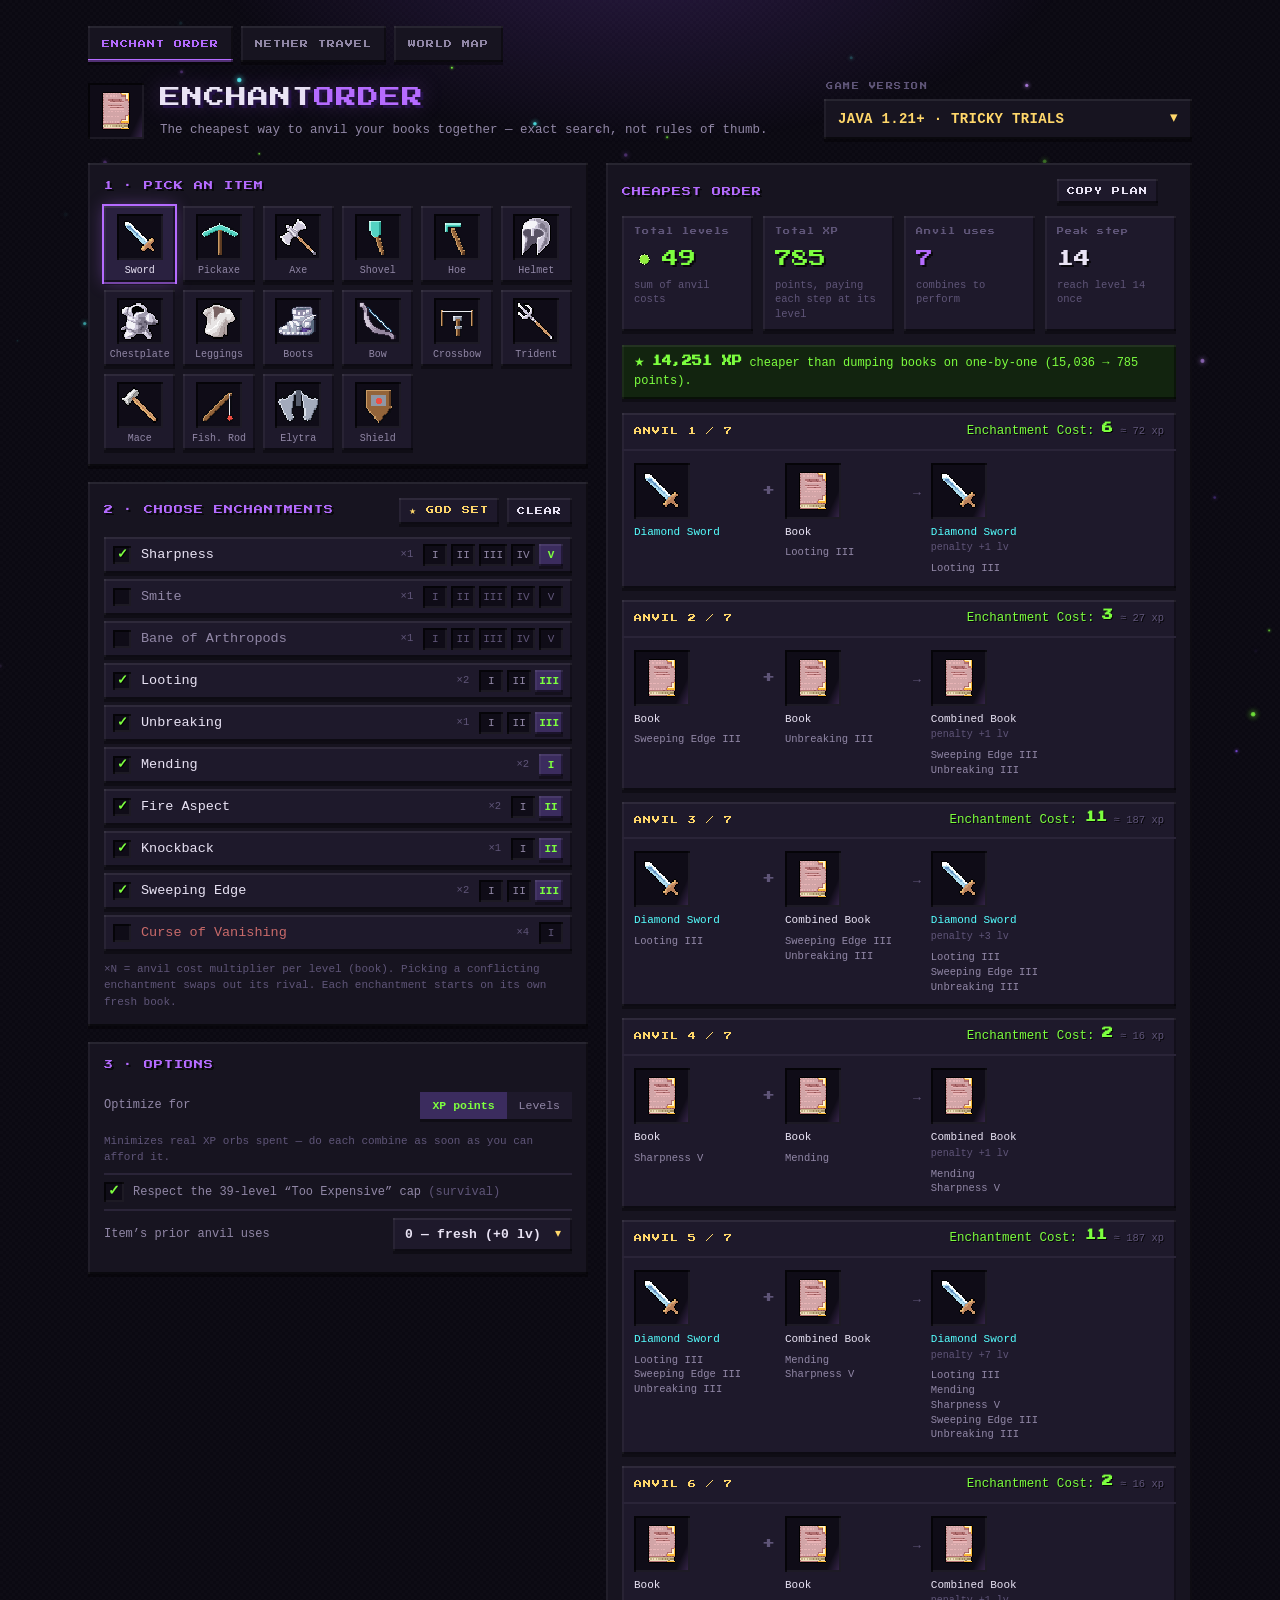
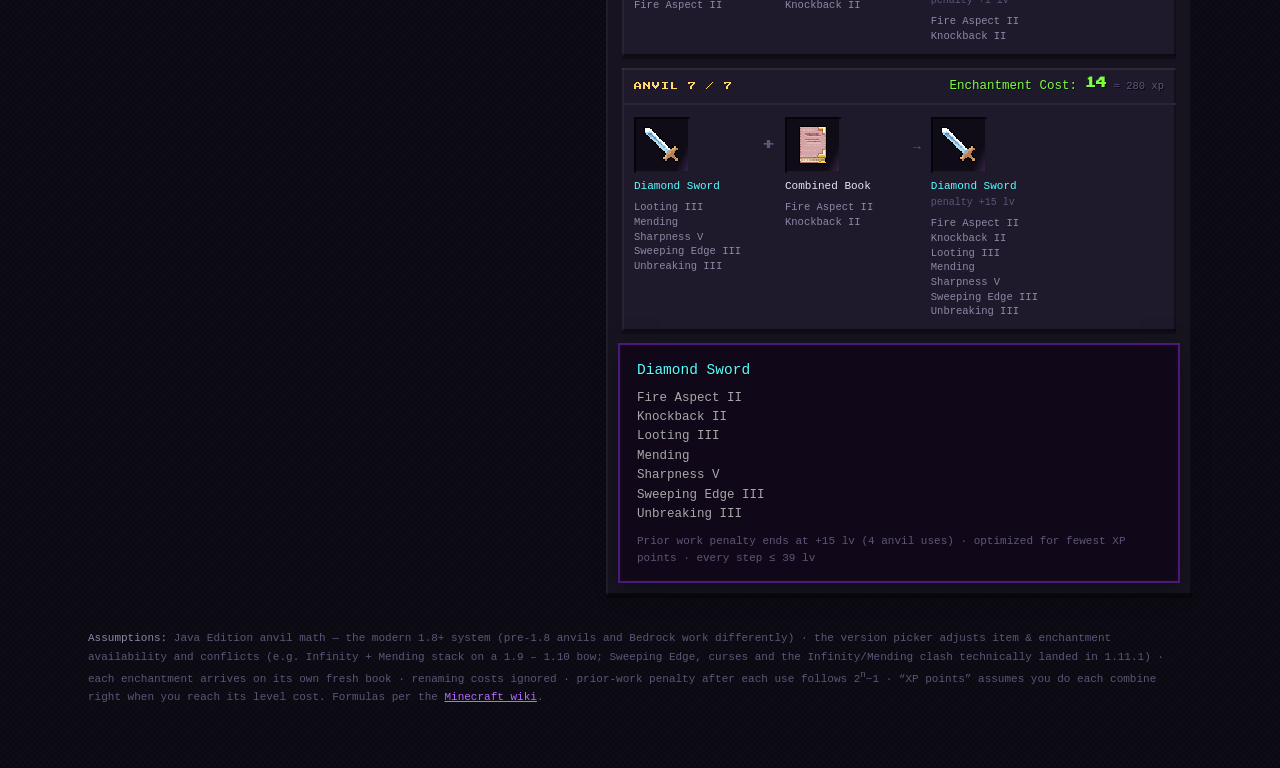
==== commit d98a58cf: "Give every dropdown a consistent, theme-matching pixel style Both selects now share the same visual " ====
--- a/enchant.html
+++ b/enchant.html
@@ -195,11 +195,17 @@
 .checkbox{display:flex; align-items:center; gap:9px; cursor:pointer}
 .checkbox .box{width:20px; height:20px; background:var(--slot); box-shadow:var(--bev-in);
   display:flex; align-items:center; justify-content:center; color:var(--xp); font-weight:bold}
-select{
-  background:var(--panel2); color:var(--ink); border:0; box-shadow:var(--bev-in);
-  font-family:var(--mono); font-size:13px; padding:9px 12px; cursor:pointer;
-}
-select option{background:#141019; color:var(--ink)}
+.pickwrap{position:relative; display:inline-flex}
+.pxselect{
+  background:var(--panel2); color:var(--ink); border:0; box-shadow:var(--bev-out);
+  font-family:var(--mono); font-size:13px; font-weight:bold; letter-spacing:.2px;
+  padding:9px 30px 9px 12px; cursor:pointer; -webkit-appearance:none; appearance:none;
+}
+.pxselect:hover{background:#2a2140; color:var(--gold)}
+.pxselect:focus-visible{outline:2px dashed var(--glint); outline-offset:2px}
+.pxselect option{background:#141019; color:var(--ink); font-weight:normal; padding:8px}
+.pickwrap::after{content:"▾"; position:absolute; right:11px; top:50%; transform:translateY(-50%);
+  color:var(--gold); pointer-events:none; font-size:12px}
 .opthint{width:100%; color:var(--faint); font-size:11px; margin-top:2px}
 
 /* ---------- results ---------- */
@@ -322,7 +328,7 @@
       </div>
       <div class="optrow">
         <span class="optlabel">Item’s prior anvil uses</span>
-        <select id="priorSel" aria-label="Prior anvil uses on the item">
+        <span class="pickwrap"><select id="priorSel" class="pxselect" aria-label="Prior anvil uses on the item">
           <option value="0">0 — fresh (+0 lv)</option>
           <option value="1">1 (+1 lv)</option>
           <option value="2">2 (+3 lv)</option>
@@ -330,7 +336,7 @@
           <option value="4">4 (+15 lv)</option>
           <option value="5">5 (+31 lv)</option>
           <option value="6">6 (+63 lv)</option>
-        </select>
+        </select></span>
       </div>
     </div>
   </section>
